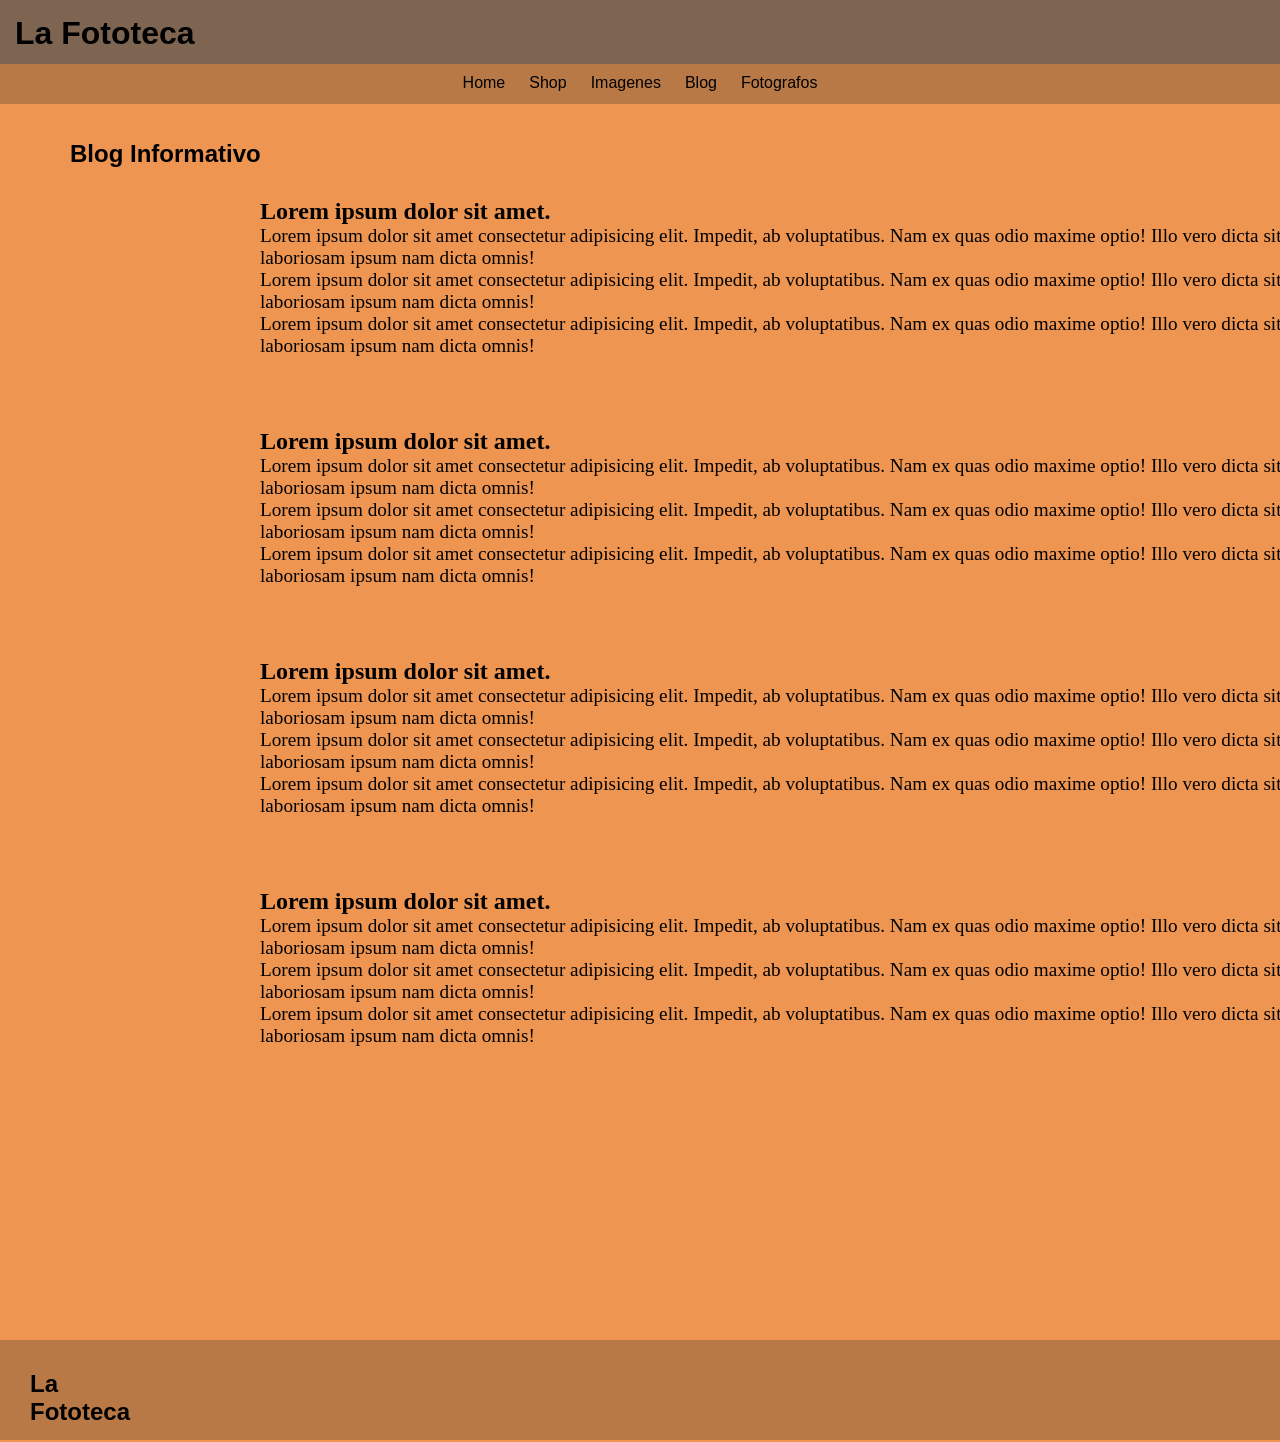
==== pages/blog.html @ 3862bc92 "Agregando archivos" ====
<!DOCTYPE html>
<html lang="en">
<head>
    <meta charset="UTF-8">
    <meta http-equiv="X-UA-Compatible" content="IE=edge">
    <meta name="viewport" content="width=device-width, initial-scale=1.0">
    <title>Document</title>
    <link rel="stylesheet" href="../css/estilos.css"></head>
<body>
    <header>
        <!-- <section> -->
            <H1>La Fototeca</H1> 
            <div class="menu">
                <nav>
                    <ul class="botones">
                        <li><a href="../index.html">Home</a></li>
                        <li><a href="./shop.html">Shop</a></li>
                        <li><a href="./imagenes.html">Imagenes</a></li>
                        <li><a href="./blog.html">Blog</a></li>
                        <li><a href="./fotografos.html">Fotografos</a></li>
                    </ul>
                </nav>
            </div>
        <!-- </section> -->
    </header>
    <main>
        <section class="blog">
            <h2>Blog Informativo</h2>
                <article class="cajainformacion">
                <h3>Lorem ipsum dolor sit amet.</h3>
                <p>Lorem ipsum dolor sit amet consectetur adipisicing elit. Impedit, ab voluptatibus. Nam ex quas odio maxime optio! Illo vero dicta sit ex! Soluta, pariatur quia laboriosam ipsum nam dicta omnis!</p>
                <p>Lorem ipsum dolor sit amet consectetur adipisicing elit. Impedit, ab voluptatibus. Nam ex quas odio maxime optio! Illo vero dicta sit ex! Soluta, pariatur quia laboriosam ipsum nam dicta omnis!</p>
                <p>Lorem ipsum dolor sit amet consectetur adipisicing elit. Impedit, ab voluptatibus. Nam ex quas odio maxime optio! Illo vero dicta sit ex! Soluta, pariatur quia laboriosam ipsum nam dicta omnis!</p>
                </article>
                <article class="cajainformacion">
                <h3>Lorem ipsum dolor sit amet.</h3>
                <p>Lorem ipsum dolor sit amet consectetur adipisicing elit. Impedit, ab voluptatibus. Nam ex quas odio maxime optio! Illo vero dicta sit ex! Soluta, pariatur quia laboriosam ipsum nam dicta omnis!</p>
                <p>Lorem ipsum dolor sit amet consectetur adipisicing elit. Impedit, ab voluptatibus. Nam ex quas odio maxime optio! Illo vero dicta sit ex! Soluta, pariatur quia laboriosam ipsum nam dicta omnis!</p>
                <p>Lorem ipsum dolor sit amet consectetur adipisicing elit. Impedit, ab voluptatibus. Nam ex quas odio maxime optio! Illo vero dicta sit ex! Soluta, pariatur quia laboriosam ipsum nam dicta omnis!</p>
                </article>
                <article class="cajainformacion">
                <h3>Lorem ipsum dolor sit amet.</h3>
                <p>Lorem ipsum dolor sit amet consectetur adipisicing elit. Impedit, ab voluptatibus. Nam ex quas odio maxime optio! Illo vero dicta sit ex! Soluta, pariatur quia laboriosam ipsum nam dicta omnis!</p>
                <p>Lorem ipsum dolor sit amet consectetur adipisicing elit. Impedit, ab voluptatibus. Nam ex quas odio maxime optio! Illo vero dicta sit ex! Soluta, pariatur quia laboriosam ipsum nam dicta omnis!</p>
                <p>Lorem ipsum dolor sit amet consectetur adipisicing elit. Impedit, ab voluptatibus. Nam ex quas odio maxime optio! Illo vero dicta sit ex! Soluta, pariatur quia laboriosam ipsum nam dicta omnis!</p>
                </article>
                <article class="cajainformacion">
                <h3>Lorem ipsum dolor sit amet.</h3>
                <p>Lorem ipsum dolor sit amet consectetur adipisicing elit. Impedit, ab voluptatibus. Nam ex quas odio maxime optio! Illo vero dicta sit ex! Soluta, pariatur quia laboriosam ipsum nam dicta omnis!</p>
                <p>Lorem ipsum dolor sit amet consectetur adipisicing elit. Impedit, ab voluptatibus. Nam ex quas odio maxime optio! Illo vero dicta sit ex! Soluta, pariatur quia laboriosam ipsum nam dicta omnis!</p>
                <p>Lorem ipsum dolor sit amet consectetur adipisicing elit. Impedit, ab voluptatibus. Nam ex quas odio maxime optio! Illo vero dicta sit ex! Soluta, pariatur quia laboriosam ipsum nam dicta omnis!</p>
                </article>
        </section>
    </main>

    <!-- Footer -->
    
    <footer>
        <div>
        <h2>La Fototeca</h2>
        </div>
        <div class="logos">
        <img src="../imagenes/iglogo.png" alt="Logo Instagram">
        <img src="../imagenes/twlogo.png" alt="Logo Instagram">
        </div>
    </footer>
</body>
</html>
---- css/estilos.css ----
* {
    padding: 0;
    margin: 0;
}

body {
    background-color: #ee9551;
}


.home {
    display: grid;
    grid-template-columns: 1fr;
    grid-template-rows: auto auto auto auto auto;
    grid-template-areas: 
    "header"
    "carrousel"
    "shopind"
    "shopind"
    "footer"
    ;
}

/* Header */

header {
    grid-area: header;
    background-color: #7e6552;
    width: 100%;
    height: 100px;
}


h1 {
    font-family:'Franklin Gothic Medium', 'Arial Narrow', Arial, sans-serif;
    font-size: xx-large;
    padding-top: 15px;
    padding-left: 15px;
}

nav ul li {
    display: inline-block;
    padding: 5px;
    font-family: Arial, Helvetica, sans-serif;
    margin: 10px px 10px 5px;
}

nav ul li a {
    text-decoration: none;
    color: black;}

.menu {
    background-color: #b97947;
    margin-top: 12px;
    width: 100%;
    height: 40px;}

.menu nav ul {
    height: 30px;
    text-align: center;
}

.menu nav ul li {
    padding: 10px;
}

/* Main */

h2 {
    font-family: 'Franklin Gothic Medium', 'Arial Narrow', Arial, sans-serif;
}

/* Carrousel Home */

.carrousel {
    grid-area: carrousel;
    height: 400px;
    margin-top: 5px;
}

.carrousel div img {
    width: 25%;
    height: 362px;
}

main .carrousel div { 
    width: 100%;    
    display: flex;
    overflow-x: scroll;
}

/* Shop Index */

.shopind h2 {
    margin-left: 70px;
}

.shopind .caja-contenedor {
    display: flex;
    justify-content: space-around;
}   

.shopind .caja-producto {
    width: 200px;
    height: 350px;
    background-color: white;
    box-shadow: 5px 5px 8px rgba(88, 88, 88, 0.3);
}


/* Shop */


.caja-contenedor {
    display: flex;   
    justify-content: space-between;
}


.caja-producto img {
    width: 200px;
    height: 200px;
}

.shop {
    margin: 40px 70px 0px 70px;
    height: 450px;
}

.shop-fila {
    margin: 0px 70px 0px 70px;
}

.caja-producto p {
    margin: 2px 20px 0px 20px;
}

.caja-producto {
    width: 200px;
    height: 350px;
    margin: 20px 0px;
    background-color: white;
    box-shadow: 5px 5px 8px rgba(88, 88, 88, 0.3);
}

.redireccion {
    text-decoration: underline;
    color: rgb(71, 71, 241);
}

/* Imagenes destacadas */

.imagenesDestacadas {
    margin-left: 70px;
    margin-right: 70px;
    height: 1000px;
    margin-top: 40px;
}

.imagenesDestacadas div {
    display: inline-block;
}

.cuadradoimagen {
    width: 270px;
    height: 190px;
    background-color: rgb(197, 197, 197);
    margin-top: 10px;
}

.cuadradoimagen1 {
    width: 390px;
    height: 220px;
    background-color: rgb(197, 197, 197);

}

.cuadradoimagen2 {
    width: 400px;
    height: 299px;
    background-color: rgb(197, 197, 197);
}

.cuadradoimagen3 {
    width: 350px;
    height: 300px;
    background-color: rgb(197, 197, 197);
}

/* Blog */

.blog {
    margin: 40px 70px 0px 70px;
    height: 1200px;
}

.cajainformacion {
    width: 1300px;
    height: 200px;
    margin: 30px 0px 0px 190px;
}

.cajainformacion p {
    font-size: larger;
}

.cajainformacion h3 {
    font-size: 3ch;
}


/* Fotografos */

.fotografos {
    margin-left: 70px;
    margin-right: 70px;
    height: 850px;
    margin-top: 20px;
}

.fotografos div {
    display: flex;
    margin-top: 10px;
}

.caja_fotografos {
    flex-wrap: wrap;
    margin-left: 100px;
}

.bloque_blanco {
    background-color: rgb(124, 95, 72);
    flex-wrap: wrap;
    width: 750px;
    height: 350px;  
    margin: 5px 5px 5px 5px;
    padding: 10px 0px 0px 10px;
}

.bloque_blanco img {
    width: 200px;
    height: 190px;
}

.bloque_blanco p {
    font-size: larger;

}

/* Footer  */

footer {
    display: flex;
    grid-area: footer;
    background-color: #b97947;
    width: 100%;
    height: 100px;
}

footer div h2 {
    margin-top: 30px;
    margin-left: 30px; 
}

/* footer img{
    margin-left: 30px;
    margin-top: 30px;
} */

/* footer h2 {
    margin-left: 30px;
} */

.logos {
    margin-left: 1170px;
    margin-top: 30px;
}
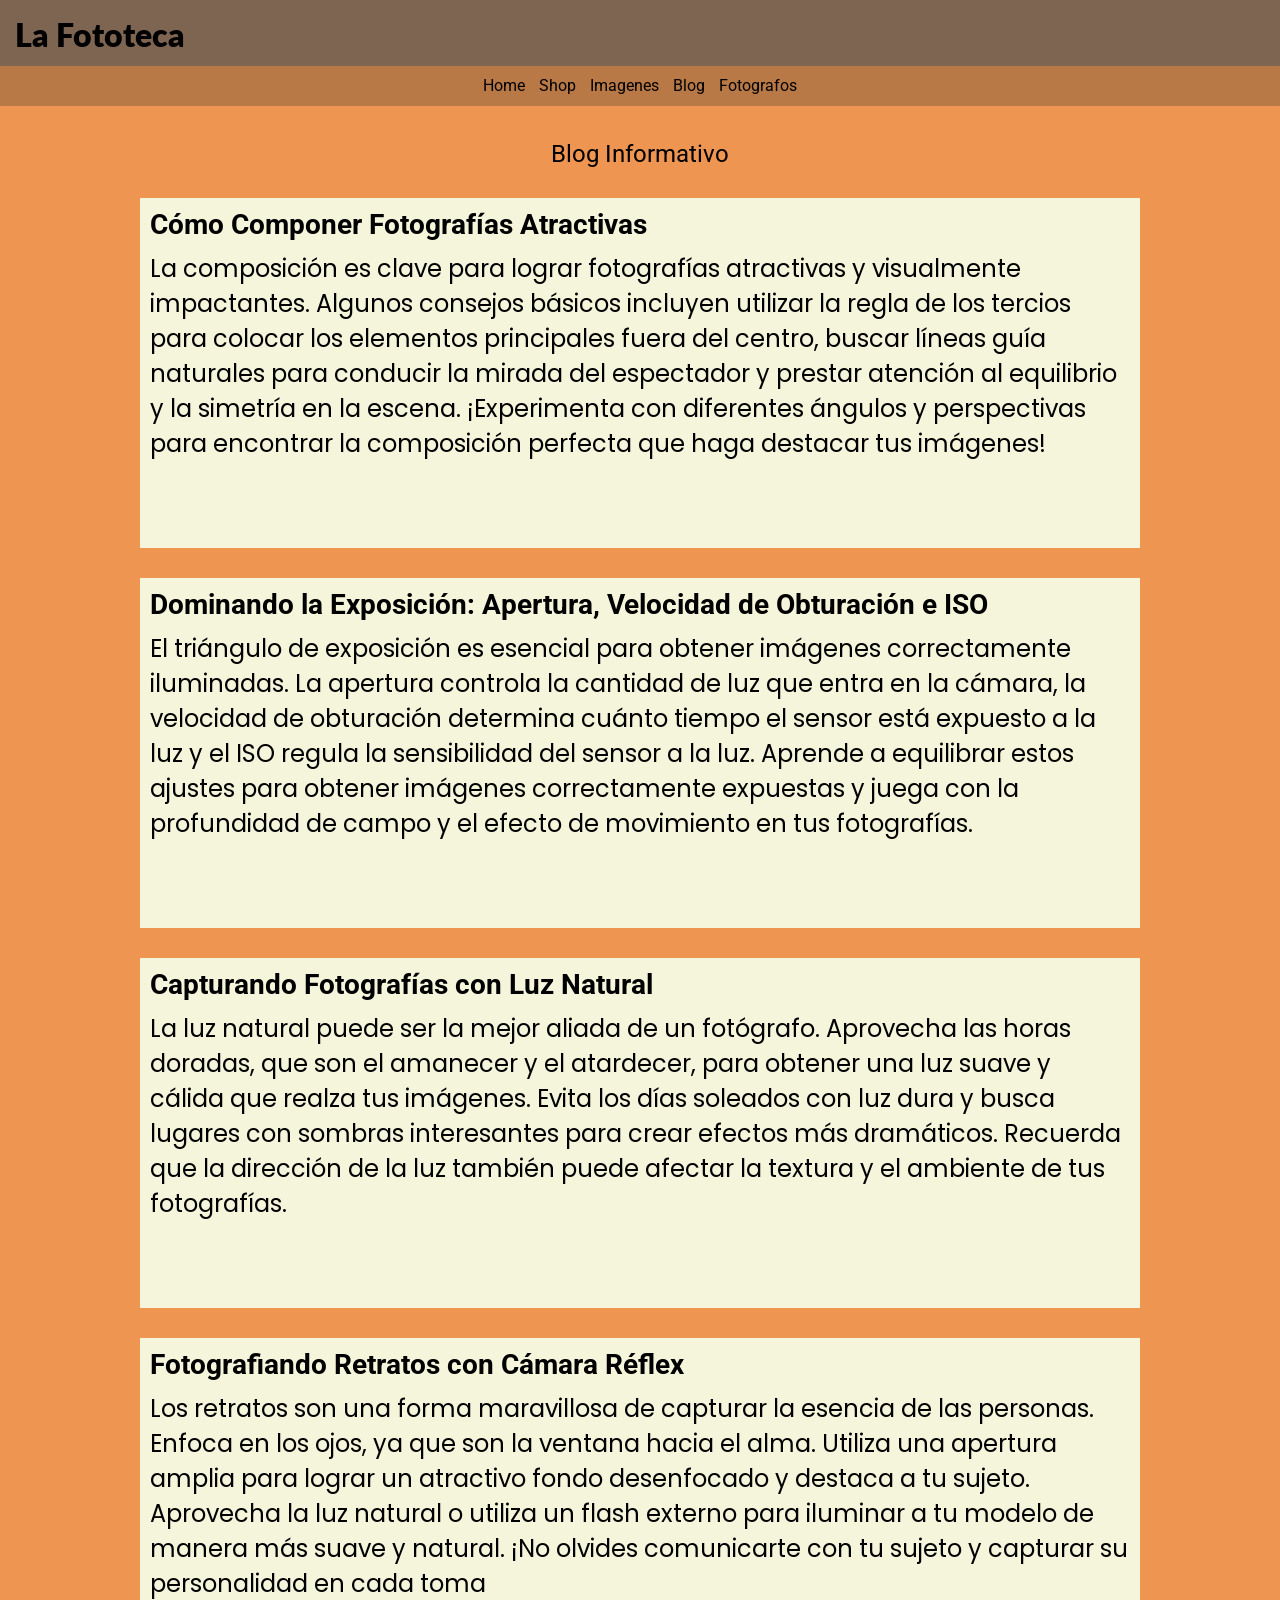
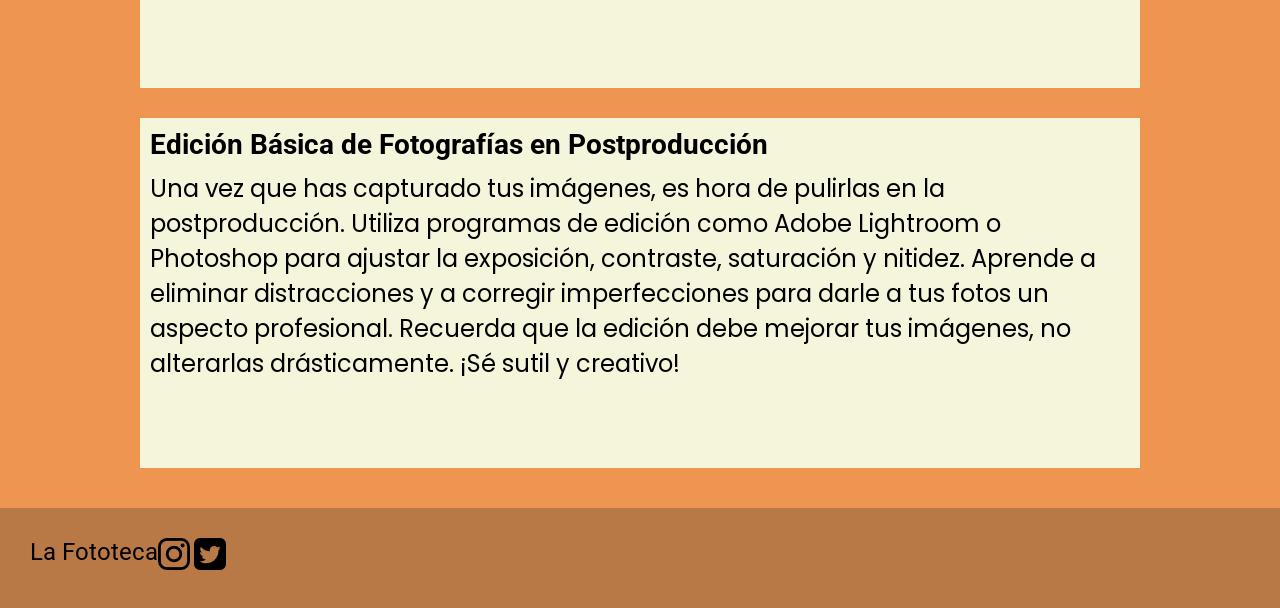
==== commit 5a7494fb: "Entrega" ====
--- a/pages/blog.html
+++ b/pages/blog.html
@@ -26,29 +26,26 @@
     <main>
         <section class="blog">
             <h2>Blog Informativo</h2>
-                <article class="cajainformacion">
-                <h3>Lorem ipsum dolor sit amet.</h3>
-                <p>Lorem ipsum dolor sit amet consectetur adipisicing elit. Impedit, ab voluptatibus. Nam ex quas odio maxime optio! Illo vero dicta sit ex! Soluta, pariatur quia laboriosam ipsum nam dicta omnis!</p>
-                <p>Lorem ipsum dolor sit amet consectetur adipisicing elit. Impedit, ab voluptatibus. Nam ex quas odio maxime optio! Illo vero dicta sit ex! Soluta, pariatur quia laboriosam ipsum nam dicta omnis!</p>
-                <p>Lorem ipsum dolor sit amet consectetur adipisicing elit. Impedit, ab voluptatibus. Nam ex quas odio maxime optio! Illo vero dicta sit ex! Soluta, pariatur quia laboriosam ipsum nam dicta omnis!</p>
+                <article class="caja-informacion">
+                    <h3>Cómo Componer Fotografías Atractivas</h3>
+                    <p>La composición es clave para lograr fotografías atractivas y visualmente impactantes. Algunos consejos básicos incluyen utilizar la regla de los tercios para colocar los elementos principales fuera del centro, buscar líneas guía naturales para conducir la mirada del espectador y prestar atención al equilibrio y la simetría en la escena. ¡Experimenta con diferentes ángulos y perspectivas para encontrar la composición perfecta que haga destacar tus imágenes!</p>
                 </article>
-                <article class="cajainformacion">
-                <h3>Lorem ipsum dolor sit amet.</h3>
-                <p>Lorem ipsum dolor sit amet consectetur adipisicing elit. Impedit, ab voluptatibus. Nam ex quas odio maxime optio! Illo vero dicta sit ex! Soluta, pariatur quia laboriosam ipsum nam dicta omnis!</p>
-                <p>Lorem ipsum dolor sit amet consectetur adipisicing elit. Impedit, ab voluptatibus. Nam ex quas odio maxime optio! Illo vero dicta sit ex! Soluta, pariatur quia laboriosam ipsum nam dicta omnis!</p>
-                <p>Lorem ipsum dolor sit amet consectetur adipisicing elit. Impedit, ab voluptatibus. Nam ex quas odio maxime optio! Illo vero dicta sit ex! Soluta, pariatur quia laboriosam ipsum nam dicta omnis!</p>
+                <article class="caja-informacion">
+                    <h3>Dominando la Exposición: Apertura, Velocidad de Obturación e ISO</h3>
+                    <p>El triángulo de exposición es esencial para obtener imágenes correctamente iluminadas. La apertura controla la cantidad de luz que entra en la cámara, la velocidad de obturación determina cuánto tiempo el sensor está expuesto a la luz y el ISO regula la sensibilidad del sensor a la luz. Aprende a equilibrar estos ajustes para obtener imágenes correctamente expuestas y juega con la profundidad de campo y el efecto de movimiento en tus fotografías.</p>
                 </article>
-                <article class="cajainformacion">
-                <h3>Lorem ipsum dolor sit amet.</h3>
-                <p>Lorem ipsum dolor sit amet consectetur adipisicing elit. Impedit, ab voluptatibus. Nam ex quas odio maxime optio! Illo vero dicta sit ex! Soluta, pariatur quia laboriosam ipsum nam dicta omnis!</p>
-                <p>Lorem ipsum dolor sit amet consectetur adipisicing elit. Impedit, ab voluptatibus. Nam ex quas odio maxime optio! Illo vero dicta sit ex! Soluta, pariatur quia laboriosam ipsum nam dicta omnis!</p>
-                <p>Lorem ipsum dolor sit amet consectetur adipisicing elit. Impedit, ab voluptatibus. Nam ex quas odio maxime optio! Illo vero dicta sit ex! Soluta, pariatur quia laboriosam ipsum nam dicta omnis!</p>
+                <article class="caja-informacion">
+                    <h3>Capturando Fotografías con Luz Natural</h3>
+                    <p>La luz natural puede ser la mejor aliada de un fotógrafo. Aprovecha las horas doradas, que son el amanecer y el atardecer, para obtener una luz suave y cálida que realza tus imágenes. Evita los días soleados con luz dura y busca lugares con sombras interesantes para crear efectos más dramáticos. Recuerda que la dirección de la luz también puede afectar la textura y el ambiente de tus fotografías.</p>
                 </article>
-                <article class="cajainformacion">
-                <h3>Lorem ipsum dolor sit amet.</h3>
-                <p>Lorem ipsum dolor sit amet consectetur adipisicing elit. Impedit, ab voluptatibus. Nam ex quas odio maxime optio! Illo vero dicta sit ex! Soluta, pariatur quia laboriosam ipsum nam dicta omnis!</p>
-                <p>Lorem ipsum dolor sit amet consectetur adipisicing elit. Impedit, ab voluptatibus. Nam ex quas odio maxime optio! Illo vero dicta sit ex! Soluta, pariatur quia laboriosam ipsum nam dicta omnis!</p>
-                <p>Lorem ipsum dolor sit amet consectetur adipisicing elit. Impedit, ab voluptatibus. Nam ex quas odio maxime optio! Illo vero dicta sit ex! Soluta, pariatur quia laboriosam ipsum nam dicta omnis!</p>
+                <article class="caja-informacion">
+                    <h3>Fotografiando Retratos con Cámara Réflex</h3>
+                    <p>Los retratos son una forma maravillosa de capturar la esencia de las personas. Enfoca en los ojos, ya que son la ventana hacia el alma. Utiliza una apertura amplia para lograr un atractivo fondo desenfocado y destaca a tu sujeto. Aprovecha la luz natural o utiliza un flash externo para iluminar a tu modelo de manera más suave y natural. ¡No olvides comunicarte con tu sujeto y capturar su personalidad en cada toma</p>
+                </article>
+                <article class="caja-informacion">
+                    <h3>Edición Básica de Fotografías en Postproducción</h3>
+                    <p>Una vez que has capturado tus imágenes, es hora de pulirlas en la postproducción. Utiliza programas de edición como Adobe Lightroom o Photoshop para ajustar la exposición, contraste, saturación y nitidez. Aprende a eliminar distracciones y a corregir imperfecciones para darle a tus fotos un aspecto profesional. Recuerda que la edición debe mejorar tus imágenes, no alterarlas drásticamente. ¡Sé sutil y creativo!
+                    </p>
                 </article>
         </section>
     </main>
--- a/css/estilos.css
+++ b/css/estilos.css
@@ -1,277 +1,351 @@
+@import url("https://fonts.googleapis.com/css2?family=Roboto:wght@300&display=swap");
+@import url("https://fonts.googleapis.com/css2?family=Lato:ital,wght@0,300;1,300&display=swap");
+@import url("https://fonts.googleapis.com/css2?family=Lato:ital,wght@0,300;1,300&family=Poppins&family=Roboto:ital,wght@0,300;0,500;1,400&display=swap");
 * {
-    padding: 0;
-    margin: 0;
+  padding: 0;
+  margin: 0;
 }
 
 body {
-    background-color: #ee9551;
-}
-
+  background-color: #ee9551;
+}
+body h2 {
+  font-family: "Roboto";
+  font-weight: 400;
+  text-align: center;
+}
+
+header {
+  grid-area: header;
+  background-color: #7e6552;
+  width: 100%;
+  height: 100px;
+}
+header h1 {
+  font-family: "Lato", sans-serif;
+  font-size: xx-large;
+  font-weight: 800;
+  padding-top: 15px;
+  padding-left: 15px;
+}
+header .menu {
+  background-color: #b97947;
+  margin-top: 12px;
+  width: 100%;
+  height: 40px;
+}
+header .menu nav ul {
+  height: 30px;
+  text-align: center;
+}
+header .menu nav ul .botones {
+  padding-left: 0;
+}
+header .menu nav ul li {
+  display: inline-block;
+  font-family: "Roboto";
+  padding: 10px 5px 0px 5px;
+}
+header .menu nav ul li a {
+  text-decoration: none;
+  color: black;
+}
+
+footer {
+  display: flex;
+  grid-area: footer;
+  background-color: #b97947;
+  width: 100%;
+  height: 100px;
+}
+footer div h2 {
+  margin-top: 30px;
+  margin-left: 30px;
+  color: black;
+  font-weight: 400;
+}
+footer .logos {
+  margin-top: 30px;
+}
 
 .home {
+  display: grid;
+  grid-template-areas: "header" "carrousel" "shopind" "shopind" "footer";
+}
+.home header h1 {
+  color: black;
+}
+.home main {
+  /* Carrousel Home */
+  /* Shop Index */
+}
+.home main .carouselExampleIndicators {
+  width: 80%;
+  height: 400px;
+  margin: 5px 10% 20px 0;
+}
+.home main .carousel-item img {
+  height: 650px;
+  width: 80%;
+}
+.home main #carouselExampleIndicators {
+  grid-area: carrousel;
+  width: 70%;
+  margin-left: 15%;
+  margin-bottom: 20px;
+}
+.home main .carousel-inner {
+  margin-top: 5px;
+}
+.home main .shopind {
+  margin-bottom: 20px;
+}
+.home main .shopind h2 {
+  text-align: center;
+}
+.home main .shopind .caja-contenedor {
+  display: grid;
+  grid-template-columns: repeat(6, 200px);
+  grid-template-rows: repeat(1, 350px);
+  column-gap: 25px;
+  justify-content: center;
+  margin-top: 10px;
+}
+.home main .shopind .caja-producto {
+  width: 200px;
+  height: 350px;
+  margin-bottom: 0px;
+  background-color: white;
+  box-shadow: 5px 5px 8px rgba(88, 88, 88, 0.3);
+}
+.home main .shopind .caja-producto img {
+  width: 200px;
+  height: unset;
+}
+.home main .shopind .caja-producto p {
+  margin: 10px 20px 10px 20px;
+  font-family: "Roboto";
+  font-weight: 300;
+}
+.home main .shopind .caja-producto .redireccion {
+  margin-left: 10%;
+  font-family: "Roboto";
+  text-decoration: none;
+  color: rgb(27, 106, 255);
+}
+
+.main_shop .caja-contenedor {
+  display: grid;
+  grid-template-columns: repeat(6, 200px);
+  grid-template-rows: repeat(1, 350px);
+  column-gap: 25px;
+  justify-content: center;
+  margin-top: 10px;
+}
+.main_shop .caja-producto {
+  width: 200px;
+  height: 350px;
+  margin-bottom: 20px;
+  background-color: white;
+  box-shadow: 5px 5px 8px rgba(88, 88, 88, 0.3);
+}
+.main_shop .caja-producto img {
+  width: 200px;
+  height: unset;
+}
+.main_shop .caja-producto p {
+  margin: 10px 20px 10px 20px;
+  font-family: "Roboto";
+  font-weight: 300;
+}
+.main_shop .caja-producto .redireccion {
+  margin-left: 10%;
+  font-family: "Roboto";
+  text-decoration: none;
+  color: rgb(27, 106, 255);
+}
+.main_shop .shop {
+  margin: 40px 70px 0px 70px;
+  height: 450px;
+}
+.main_shop .shop-fila {
+  margin: 0px 70px 20px 70px;
+}
+
+main .imagenesDestacadas {
+  margin-left: 70px;
+  margin-right: 70px;
+  height: 1000px;
+  margin-top: 40px;
+}
+main .imagenesDestacadas div {
+  display: inline-block;
+}
+main .imagenesDestacadas .cuadradoimagen {
+  width: 270px;
+  height: 190px;
+  background-color: rgb(197, 197, 197);
+  margin-top: 10px;
+}
+main .imagenesDestacadas .cuadradoimagen1 {
+  width: 390px;
+  height: 220px;
+  background-color: rgb(197, 197, 197);
+}
+main .imagenesDestacadas .cuadradoimagen2 {
+  width: 400px;
+  height: 299px;
+  background-color: rgb(197, 197, 197);
+}
+main .imagenesDestacadas .cuadradoimagen3 {
+  width: 350px;
+  height: 300px;
+  background-color: rgb(197, 197, 197);
+}
+
+.blog {
+  display: flex;
+  flex-direction: column;
+  margin: 40px 0px;
+  height: unset;
+  align-items: center;
+}
+.blog .caja-informacion {
+  background-color: beige;
+  width: 1000px;
+  height: 350px;
+  margin: 30px 0px 0px 0px;
+}
+.blog .caja-informacion h3 {
+  font-size: 3.5ch;
+  font-family: "Roboto";
+  padding: 10px 10px 0px 10px;
+}
+.blog .caja-informacion p {
+  font-size: x-large;
+  font-family: "Poppins";
+  padding: 10px 10px 0px 10px;
+}
+
+.fotografos {
+  margin-left: 70px;
+  margin-right: 70px;
+  height: 850px;
+  margin-top: 20px;
+}
+.fotografos .caja_fotografos {
+  display: flex;
+  margin-top: 10px;
+  flex-wrap: wrap;
+  margin-left: 100px;
+}
+.fotografos .caja_fotografos .bloque_blanco {
+  background-color: rgb(124, 95, 72);
+  flex-direction: column;
+  width: 750px;
+  height: 350px;
+  margin: 5px 5px 5px 5px;
+  padding: 10px 0px 0px 10px;
+}
+.fotografos .caja_fotografos .bloque_blanco img {
+  width: 160px;
+  height: 180px;
+}
+.fotografos .caja_fotografos .bloque_blanco h3 {
+  font-family: "Roboto";
+}
+.fotografos .caja_fotografos .bloque_blanco p {
+  font-size: medium;
+  font-family: "Roboto", sans-serif;
+}
+
+@media (max-width: 577px) {
+  .home {
+    width: auto;
     display: grid;
-    grid-template-columns: 1fr;
-    grid-template-rows: auto auto auto auto auto;
-    grid-template-areas: 
-    "header"
-    "carrousel"
-    "shopind"
-    "shopind"
-    "footer"
-    ;
-}
-
-/* Header */
-
-header {
+    grid-template-areas: "header" "carrousel" "shopind" "shopind" "footer";
+  }
+  .home header {
     grid-area: header;
-    background-color: #7e6552;
+  }
+  .home main #carouselExampleIndicators {
+    grid-area: carrousel;
     width: 100%;
-    height: 100px;
-}
-
-
-h1 {
-    font-family:'Franklin Gothic Medium', 'Arial Narrow', Arial, sans-serif;
-    font-size: xx-large;
-    padding-top: 15px;
-    padding-left: 15px;
-}
-
-nav ul li {
-    display: inline-block;
-    padding: 5px;
-    font-family: Arial, Helvetica, sans-serif;
-    margin: 10px px 10px 5px;
-}
-
-nav ul li a {
-    text-decoration: none;
-    color: black;}
-
-.menu {
-    background-color: #b97947;
-    margin-top: 12px;
-    width: 100%;
-    height: 40px;}
-
-.menu nav ul {
-    height: 30px;
-    text-align: center;
-}
-
-.menu nav ul li {
-    padding: 10px;
-}
-
-/* Main */
-
-h2 {
-    font-family: 'Franklin Gothic Medium', 'Arial Narrow', Arial, sans-serif;
-}
-
-/* Carrousel Home */
-
-.carrousel {
-    grid-area: carrousel;
-    height: 400px;
-    margin-top: 5px;
-}
-
-.carrousel div img {
-    width: 25%;
-    height: 362px;
-}
-
-main .carrousel div { 
-    width: 100%;    
-    display: flex;
-    overflow-x: scroll;
-}
-
-/* Shop Index */
-
-.shopind h2 {
-    margin-left: 70px;
-}
-
-.shopind .caja-contenedor {
-    display: flex;
-    justify-content: space-around;
-}   
-
-.shopind .caja-producto {
-    width: 200px;
-    height: 350px;
+    height: unset;
+    margin: 0 0 10px 0;
+  }
+  .home main .shopind {
+    grid-area: shopind;
+    height: auto;
+  }
+  .home main .shopind .caja-contenedor {
+    display: grid;
+    grid-template-columns: repeat(1, 400px);
+    grid-template-rows: repeat(6, 460px);
+    justify-content: center;
+    margin-top: 10px;
+    row-gap: 15px;
+  }
+  .home main .shopind .caja-contenedor .caja-producto {
+    width: 400px;
+    height: 460px;
+    margin-bottom: 20px;
     background-color: white;
     box-shadow: 5px 5px 8px rgba(88, 88, 88, 0.3);
-}
-
-
-/* Shop */
-
-
-.caja-contenedor {
-    display: flex;   
-    justify-content: space-between;
-}
-
-
-.caja-producto img {
+    text-align: center;
+  }
+  .home main .shopind .caja-contenedor .caja-producto img {
+    width: 400px;
+  }
+  .home main .shopind .caja-contenedor .caja-producto p {
+    font-size: large;
+    font-family: "Roboto", sans-serif;
+  }
+  .home main .shopind .caja-contenedor .caja-producto .redireccion_ind {
+    margin: 0 10px 0 0;
+  }
+  body header {
+    grid-area: header;
+  }
+  body .main_shop {
+    height: auto;
+  }
+  body .main_shop .shop {
+    grid-area: shop-fila;
+  }
+  body .main_shop .shop .caja-contenedor {
+    display: grid;
+    grid-template-columns: repeat(2, 200px);
+    grid-template-rows: repeat(3, 270px);
+    justify-content: center;
+    row-gap: 50px;
+    height: 900px;
+    margin-top: 20px;
+  }
+  body .main_shop .shop .caja-contenedor .caja-producto {
     width: 200px;
-    height: 200px;
-}
-
-.shop {
-    margin: 40px 70px 0px 70px;
-    height: 450px;
-}
-
-.shop-fila {
-    margin: 0px 70px 0px 70px;
-}
-
-.caja-producto p {
-    margin: 2px 20px 0px 20px;
-}
-
-.caja-producto {
+    height: 270px;
+  }
+  body .main_shop .shop-fila {
+    margin-top: 520px;
+    grid-area: shop-fila;
+  }
+  body .main_shop .shop-fila .caja-contenedor {
+    display: grid;
+    grid-template-columns: repeat(2, 200px);
+    grid-template-rows: repeat(3, 270px);
+    justify-content: center;
+    row-gap: 50px;
+    height: 900px;
+    margin-top: 20px;
+  }
+  body .main_shop .shop-fila .caja-contenedor .caja-producto {
     width: 200px;
-    height: 350px;
-    margin: 20px 0px;
-    background-color: white;
-    box-shadow: 5px 5px 8px rgba(88, 88, 88, 0.3);
-}
-
-.redireccion {
-    text-decoration: underline;
-    color: rgb(71, 71, 241);
-}
-
-/* Imagenes destacadas */
-
-.imagenesDestacadas {
-    margin-left: 70px;
-    margin-right: 70px;
-    height: 1000px;
-    margin-top: 40px;
-}
-
-.imagenesDestacadas div {
-    display: inline-block;
-}
-
-.cuadradoimagen {
-    width: 270px;
-    height: 190px;
-    background-color: rgb(197, 197, 197);
-    margin-top: 10px;
-}
-
-.cuadradoimagen1 {
-    width: 390px;
-    height: 220px;
-    background-color: rgb(197, 197, 197);
-
-}
-
-.cuadradoimagen2 {
-    width: 400px;
-    height: 299px;
-    background-color: rgb(197, 197, 197);
-}
-
-.cuadradoimagen3 {
-    width: 350px;
-    height: 300px;
-    background-color: rgb(197, 197, 197);
-}
-
-/* Blog */
-
-.blog {
-    margin: 40px 70px 0px 70px;
-    height: 1200px;
-}
-
-.cajainformacion {
-    width: 1300px;
-    height: 200px;
-    margin: 30px 0px 0px 190px;
-}
-
-.cajainformacion p {
-    font-size: larger;
-}
-
-.cajainformacion h3 {
-    font-size: 3ch;
-}
-
-
-/* Fotografos */
-
-.fotografos {
-    margin-left: 70px;
-    margin-right: 70px;
-    height: 850px;
-    margin-top: 20px;
-}
-
-.fotografos div {
-    display: flex;
-    margin-top: 10px;
-}
-
-.caja_fotografos {
-    flex-wrap: wrap;
-    margin-left: 100px;
-}
-
-.bloque_blanco {
-    background-color: rgb(124, 95, 72);
-    flex-wrap: wrap;
-    width: 750px;
-    height: 350px;  
-    margin: 5px 5px 5px 5px;
-    padding: 10px 0px 0px 10px;
-}
-
-.bloque_blanco img {
-    width: 200px;
-    height: 190px;
-}
-
-.bloque_blanco p {
-    font-size: larger;
-
-}
-
-/* Footer  */
-
-footer {
-    display: flex;
+    height: 270px;
+  }
+  footer {
     grid-area: footer;
-    background-color: #b97947;
-    width: 100%;
-    height: 100px;
-}
-
-footer div h2 {
-    margin-top: 30px;
-    margin-left: 30px; 
-}
-
-/* footer img{
-    margin-left: 30px;
-    margin-top: 30px;
-} */
-
-/* footer h2 {
-    margin-left: 30px;
-} */
-
-.logos {
-    margin-left: 1170px;
-    margin-top: 30px;
-}+  }
+}
+
+/*# sourceMappingURL=estilos.css.map */
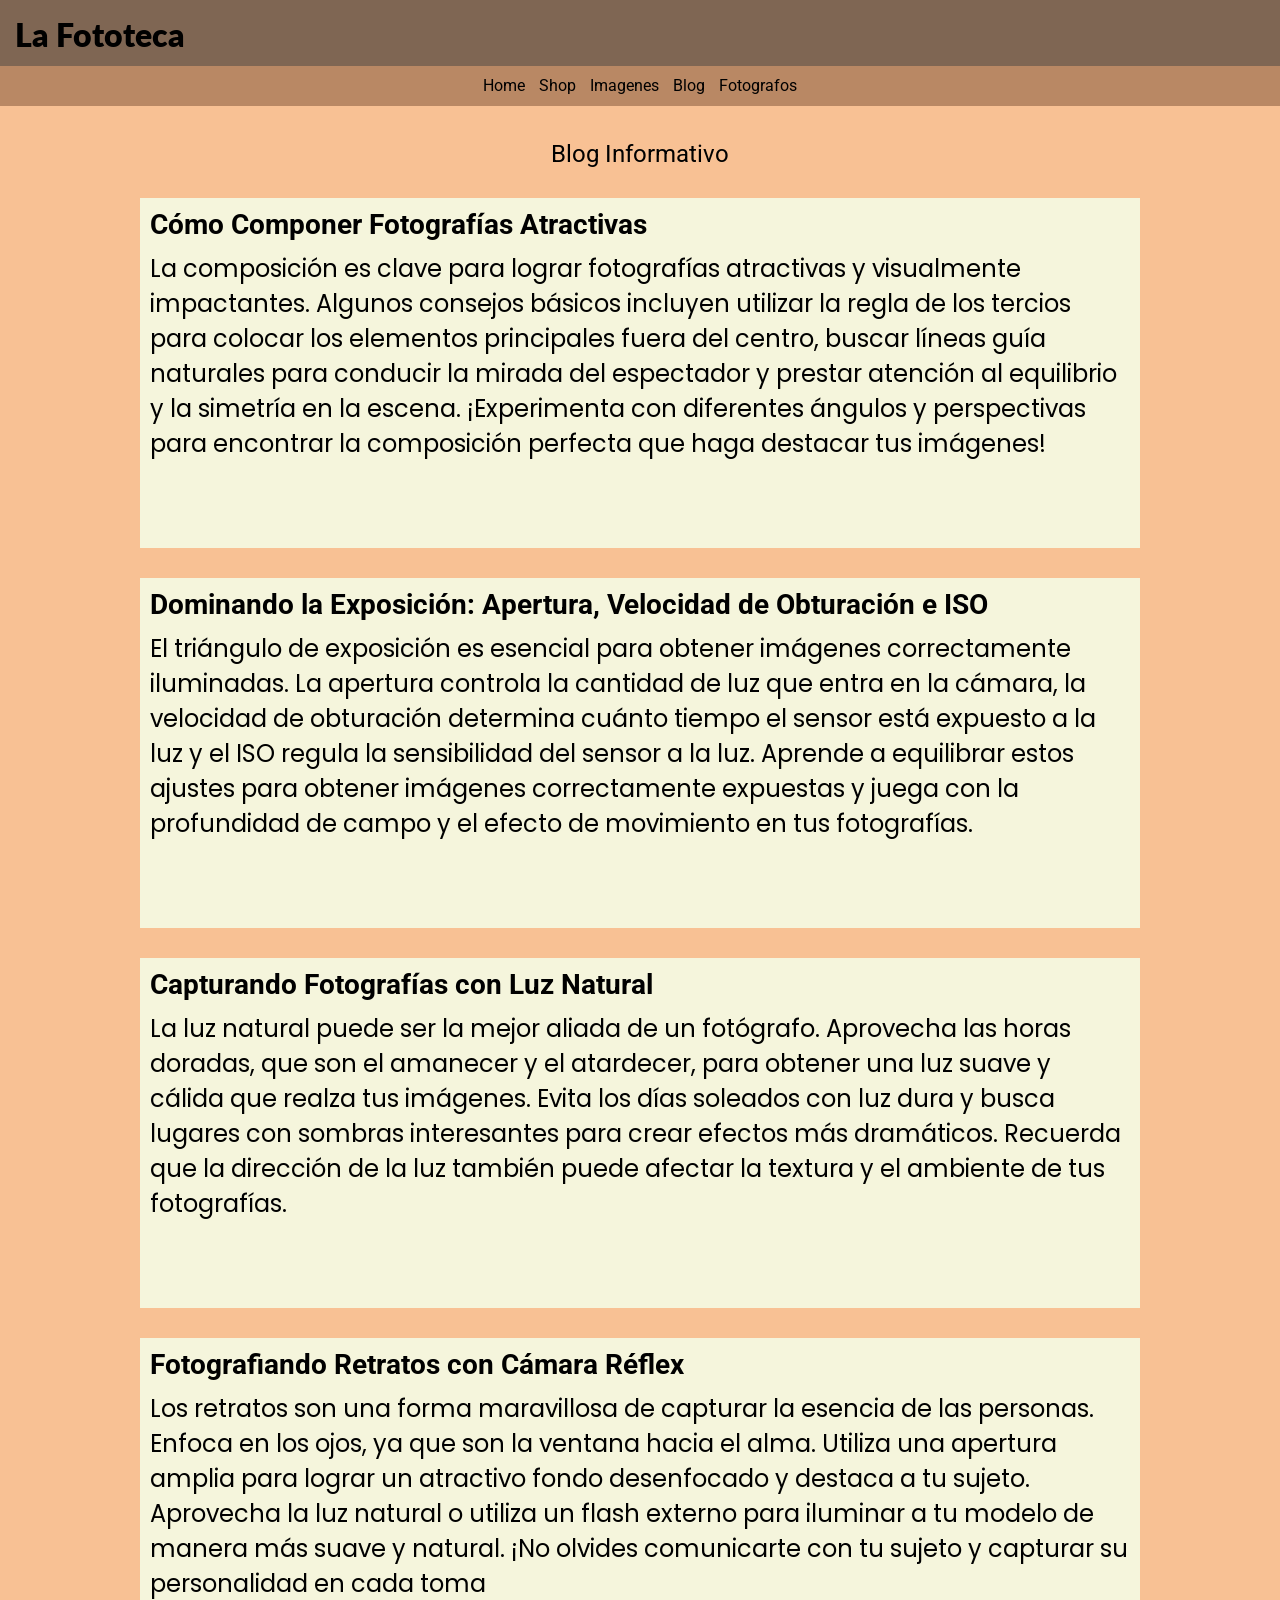
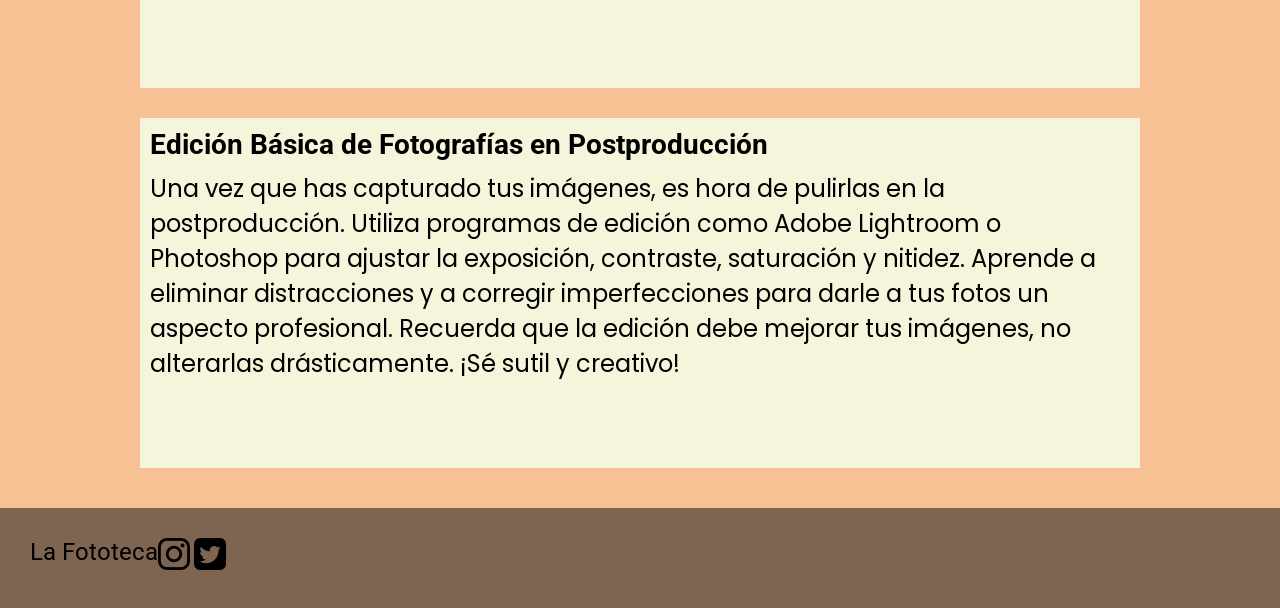
==== commit c9e60dde: "Cambios generales" ====
--- a/pages/blog.html
+++ b/pages/blog.html
@@ -4,7 +4,8 @@
     <meta charset="UTF-8">
     <meta http-equiv="X-UA-Compatible" content="IE=edge">
     <meta name="viewport" content="width=device-width, initial-scale=1.0">
-    <title>Document</title>
+    <title>La Fototeca</title>
+    <link rel="shortcut icon" href="../imagenes/favicon.png">
     <link rel="stylesheet" href="../css/estilos.css"></head>
 <body>
     <header>
--- a/css/estilos.css
+++ b/css/estilos.css
@@ -7,7 +7,7 @@
 }
 
 body {
-  background-color: #ee9551;
+  background-color: rgba(241, 124, 28, 0.4705882353);
 }
 body h2 {
   font-family: "Roboto";
@@ -17,7 +17,7 @@
 
 header {
   grid-area: header;
-  background-color: #7e6552;
+  background-color: #7f6653;
   width: 100%;
   height: 100px;
 }
@@ -29,7 +29,7 @@
   padding-left: 15px;
 }
 header .menu {
-  background-color: #b97947;
+  background-color: #b98864;
   margin-top: 12px;
   width: 100%;
   height: 40px;
@@ -54,7 +54,7 @@
 footer {
   display: flex;
   grid-area: footer;
-  background-color: #b97947;
+  background-color: #7e6552;
   width: 100%;
   height: 100px;
 }
@@ -75,30 +75,26 @@
 .home header h1 {
   color: black;
 }
+.home header .menu .botones {
+  padding-left: 0;
+}
 .home main {
+  margin-bottom: 20px;
   /* Carrousel Home */
   /* Shop Index */
-}
-.home main .carouselExampleIndicators {
-  width: 80%;
-  height: 400px;
-  margin: 5px 10% 20px 0;
-}
-.home main .carousel-item img {
-  height: 650px;
-  width: 80%;
 }
 .home main #carouselExampleIndicators {
   grid-area: carrousel;
   width: 70%;
-  margin-left: 15%;
+  margin-top: 20px;
   margin-bottom: 20px;
 }
-.home main .carousel-inner {
+.home main #carouselExampleIndicators .carousel-inner {
   margin-top: 5px;
 }
-.home main .shopind {
-  margin-bottom: 20px;
+.home main #carouselExampleIndicators .carousel-inner .carousel-item img {
+  height: 650px;
+  width: 80%;
 }
 .home main .shopind h2 {
   text-align: center;
@@ -111,29 +107,32 @@
   justify-content: center;
   margin-top: 10px;
 }
-.home main .shopind .caja-producto {
+.home main .shopind .caja-contenedor .caja-producto {
   width: 200px;
   height: 350px;
   margin-bottom: 0px;
   background-color: white;
   box-shadow: 5px 5px 8px rgba(88, 88, 88, 0.3);
 }
-.home main .shopind .caja-producto img {
+.home main .shopind .caja-contenedor .caja-producto img {
   width: 200px;
   height: unset;
 }
-.home main .shopind .caja-producto p {
+.home main .shopind .caja-contenedor .caja-producto p {
   margin: 10px 20px 10px 20px;
   font-family: "Roboto";
   font-weight: 300;
 }
-.home main .shopind .caja-producto .redireccion {
+.home main .shopind .caja-contenedor .caja-producto .redireccion {
   margin-left: 10%;
   font-family: "Roboto";
   text-decoration: none;
   color: rgb(27, 106, 255);
 }
 
+.main_shop {
+  margin-bottom: 20px;
+}
 .main_shop .caja-contenedor {
   display: grid;
   grid-template-columns: repeat(6, 200px);
@@ -165,42 +164,118 @@
   color: rgb(27, 106, 255);
 }
 .main_shop .shop {
-  margin: 40px 70px 0px 70px;
-  height: 450px;
+  margin-top: 20px;
 }
 .main_shop .shop-fila {
-  margin: 0px 70px 20px 70px;
+  margin-top: 20px;
 }
 
 main .imagenesDestacadas {
-  margin-left: 70px;
-  margin-right: 70px;
-  height: 1000px;
-  margin-top: 40px;
-}
-main .imagenesDestacadas div {
-  display: inline-block;
-}
-main .imagenesDestacadas .cuadradoimagen {
-  width: 270px;
-  height: 190px;
-  background-color: rgb(197, 197, 197);
-  margin-top: 10px;
-}
-main .imagenesDestacadas .cuadradoimagen1 {
-  width: 390px;
-  height: 220px;
-  background-color: rgb(197, 197, 197);
-}
-main .imagenesDestacadas .cuadradoimagen2 {
-  width: 400px;
-  height: 299px;
-  background-color: rgb(197, 197, 197);
-}
-main .imagenesDestacadas .cuadradoimagen3 {
-  width: 350px;
-  height: 300px;
-  background-color: rgb(197, 197, 197);
+  margin-bottom: 20px;
+}
+main .imagenesDestacadas h2 {
+  padding: 20px 0;
+}
+main .imagenesDestacadas .contenedor_img {
+  display: grid;
+  grid-template-columns: repeat(4, 290px);
+  grid-template-rows: repeat(6, 290px);
+  grid-template-areas: "img1 img1 img3 img3" "img9 img7 img3 img3" "img13 img2 img2 img12" "img4 img2 img2 img12" "img11 img6 img6 img10" "img8 img8 img5 img5";
+  column-gap: 5px;
+  row-gap: 5px;
+  justify-content: center;
+  margin: 0% 10%;
+}
+main .imagenesDestacadas .contenedor_img .img1 {
+  grid-area: img1;
+}
+main .imagenesDestacadas .contenedor_img .img1 img {
+  width: 585px;
+  height: 290px;
+}
+main .imagenesDestacadas .contenedor_img .img2 {
+  grid-area: img2;
+}
+main .imagenesDestacadas .contenedor_img .img2 img {
+  width: 585px;
+  height: 585px;
+}
+main .imagenesDestacadas .contenedor_img .img3 {
+  grid-area: img3;
+}
+main .imagenesDestacadas .contenedor_img .img3 img {
+  width: 585px;
+  height: 585px;
+}
+main .imagenesDestacadas .contenedor_img .img4 {
+  grid-area: img4;
+}
+main .imagenesDestacadas .contenedor_img .img4 img {
+  width: 290px;
+  height: 290px;
+}
+main .imagenesDestacadas .contenedor_img .img5 {
+  grid-area: img5;
+}
+main .imagenesDestacadas .contenedor_img .img5 img {
+  width: 585px;
+  height: 290px;
+}
+main .imagenesDestacadas .contenedor_img .img6 {
+  grid-area: img6;
+}
+main .imagenesDestacadas .contenedor_img .img6 img {
+  width: 585px;
+  height: 290px;
+}
+main .imagenesDestacadas .contenedor_img .img7 {
+  grid-area: img7;
+}
+main .imagenesDestacadas .contenedor_img .img7 img {
+  width: 290px;
+  height: 290px;
+}
+main .imagenesDestacadas .contenedor_img .img8 {
+  grid-area: img8;
+}
+main .imagenesDestacadas .contenedor_img .img8 img {
+  width: 585px;
+  height: 290px;
+}
+main .imagenesDestacadas .contenedor_img .img9 {
+  grid-area: img9;
+}
+main .imagenesDestacadas .contenedor_img .img9 img {
+  width: 290px;
+  height: 290px;
+}
+main .imagenesDestacadas .contenedor_img .img10 {
+  grid-area: img10;
+}
+main .imagenesDestacadas .contenedor_img .img10 img {
+  width: 290px;
+  height: 290px;
+}
+main .imagenesDestacadas .contenedor_img .img11 {
+  grid-area: img11;
+}
+main .imagenesDestacadas .contenedor_img .img11 img {
+  width: 290px;
+  height: 290px;
+}
+main .imagenesDestacadas .contenedor_img .img12 {
+  grid-area: img12;
+}
+main .imagenesDestacadas .contenedor_img .img12 img {
+  width: 290px;
+  height: 585px;
+}
+main .imagenesDestacadas .contenedor_img .img13 {
+  grid-area: img13;
+}
+main .imagenesDestacadas .contenedor_img .img13 img {
+  width: 290px;
+  height: 290px;
 }
 
 .blog {
@@ -228,38 +303,57 @@
 }
 
 .fotografos {
-  margin-left: 70px;
-  margin-right: 70px;
-  height: 850px;
-  margin-top: 20px;
-}
-.fotografos .caja_fotografos {
   display: flex;
+  flex-direction: column;
+  align-items: center;
+  margin: 20px 70px;
+  height: auto;
+}
+.fotografos .caja_fotografos .tarjeta {
+  display: flex;
+  flex-direction: column;
+  background-color: rgb(124, 95, 72);
+  width: 750px;
+  height: 300px;
+  margin: 15px 0px 5px 0px;
+  padding: 10px 10px 0px 10px;
+}
+.fotografos .caja_fotografos .tarjeta h3 {
+  font-family: "Roboto";
+  font-size: large;
+}
+.fotografos .caja_fotografos .tarjeta div {
+  display: flex;
+}
+.fotografos .caja_fotografos .tarjeta div img {
+  width: 180px;
+  height: 180px;
+  padding: 5px;
+}
+.fotografos .caja_fotografos .tarjeta div p {
+  font-size: medium;
+  font-family: "Roboto";
+}
+.fotografos .caja_fotografos .tarjeta .botones {
+  justify-content: center;
+  align-content: center;
   margin-top: 10px;
-  flex-wrap: wrap;
-  margin-left: 100px;
-}
-.fotografos .caja_fotografos .bloque_blanco {
-  background-color: rgb(124, 95, 72);
-  flex-direction: column;
-  width: 750px;
-  height: 350px;
-  margin: 5px 5px 5px 5px;
-  padding: 10px 0px 0px 10px;
-}
-.fotografos .caja_fotografos .bloque_blanco img {
-  width: 160px;
-  height: 180px;
-}
-.fotografos .caja_fotografos .bloque_blanco h3 {
-  font-family: "Roboto";
-}
-.fotografos .caja_fotografos .bloque_blanco p {
-  font-size: medium;
-  font-family: "Roboto", sans-serif;
-}
-
-@media (max-width: 577px) {
+}
+.fotografos .caja_fotografos .tarjeta .botones a {
+  background-color: #945610;
+  width: 200px;
+  margin: 5px 0px 0px 5px;
+  padding: 5px;
+  border-radius: 5px;
+  color: rgb(0, 0, 0);
+  text-decoration: none;
+  text-align: center;
+  font-family: "Lato";
+  font-size: large;
+  font-weight: bold;
+}
+
+@media (min-width: 320px) and (max-width: 480px) {
   .home {
     width: auto;
     display: grid;
@@ -267,6 +361,10 @@
   }
   .home header {
     grid-area: header;
+    width: 100%;
+  }
+  .home main {
+    width: 100%;
   }
   .home main #carouselExampleIndicators {
     grid-area: carrousel;
@@ -280,22 +378,22 @@
   }
   .home main .shopind .caja-contenedor {
     display: grid;
-    grid-template-columns: repeat(1, 400px);
-    grid-template-rows: repeat(6, 460px);
+    grid-template-columns: repeat(1, auto);
+    grid-template-rows: repeat(6, 450px);
     justify-content: center;
     margin-top: 10px;
     row-gap: 15px;
   }
   .home main .shopind .caja-contenedor .caja-producto {
-    width: 400px;
-    height: 460px;
+    width: 350px;
+    height: 420px;
     margin-bottom: 20px;
     background-color: white;
     box-shadow: 5px 5px 8px rgba(88, 88, 88, 0.3);
     text-align: center;
   }
   .home main .shopind .caja-contenedor .caja-producto img {
-    width: 400px;
+    width: 100%;
   }
   .home main .shopind .caja-contenedor .caja-producto p {
     font-size: large;
@@ -307,44 +405,224 @@
   body header {
     grid-area: header;
   }
+  body main {
+    width: 100%;
+  }
+  body main .fotografos {
+    display: flex;
+    flex-direction: column;
+    align-items: center;
+    margin: 20px 70px;
+    height: auto;
+  }
+  body main .fotografos .caja_fotografos .tarjeta {
+    display: flex;
+    flex-direction: column;
+    background-color: rgb(124, 95, 72);
+    width: 310px;
+    height: 500px;
+    margin: 15px 0px 5px 0px;
+    padding: 10px 10px 0px 10px;
+  }
+  body main .fotografos .caja_fotografos .tarjeta h3 {
+    font-family: "Roboto";
+    font-size: large;
+    text-align: center;
+  }
+  body main .fotografos .caja_fotografos .tarjeta div {
+    flex-direction: column;
+    align-items: center;
+  }
+  body main .fotografos .caja_fotografos .tarjeta div img {
+    width: 200px;
+    height: 180px;
+    padding: 5px;
+  }
+  body main .fotografos .caja_fotografos .tarjeta div p {
+    font-size: small;
+    font-family: "Roboto";
+    padding: 5px 10px 0px 10px;
+  }
+  body main .fotografos .caja_fotografos .tarjeta .botones {
+    flex-direction: column;
+    justify-content: center;
+    align-content: center;
+    margin-top: 0px;
+  }
+  body main .fotografos .caja_fotografos .tarjeta .botones a {
+    background-color: #945610;
+    width: 280px;
+    margin: 5px 0px 0px 5px;
+    padding: 2px 10px;
+    border-radius: 5px;
+    color: rgb(0, 0, 0);
+    text-decoration: none;
+    text-align: center;
+    font-family: "Lato";
+    font-size: large;
+    font-weight: bold;
+  }
+  body main .imagenesDestacadas .contenedor_img {
+    height: auto;
+    display: grid;
+    grid-template-columns: repeat(1, 100%);
+    grid-template-rows: repeat(13, 350px);
+    grid-template-areas: "img3" "img2" "img9" "img4" "img5" "img6" "img7" "img8" "img1" "img10" "img11" "img12" "img13";
+    justify-content: center;
+    margin-bottom: 10px;
+  }
+  body main .imagenesDestacadas .contenedor_img .img1 {
+    grid-area: img1;
+  }
+  body main .imagenesDestacadas .contenedor_img .img1 img {
+    width: 100%;
+    height: 350px;
+  }
+  body main .imagenesDestacadas .contenedor_img .img2 {
+    grid-area: img2;
+  }
+  body main .imagenesDestacadas .contenedor_img .img2 img {
+    width: 100%;
+    height: 350px;
+  }
+  body main .imagenesDestacadas .contenedor_img .img3 {
+    grid-area: img3;
+  }
+  body main .imagenesDestacadas .contenedor_img .img3 img {
+    width: 100%;
+    height: 350px;
+  }
+  body main .imagenesDestacadas .contenedor_img .img4 {
+    grid-area: img4;
+  }
+  body main .imagenesDestacadas .contenedor_img .img4 img {
+    width: 100%;
+    height: 350px;
+  }
+  body main .imagenesDestacadas .contenedor_img .img5 {
+    grid-area: img5;
+  }
+  body main .imagenesDestacadas .contenedor_img .img5 img {
+    width: 100%;
+    height: 350px;
+  }
+  body main .imagenesDestacadas .contenedor_img .img6 {
+    grid-area: img6;
+  }
+  body main .imagenesDestacadas .contenedor_img .img6 img {
+    width: 100%;
+    height: 350px;
+  }
+  body main .imagenesDestacadas .contenedor_img .img7 {
+    grid-area: img7;
+  }
+  body main .imagenesDestacadas .contenedor_img .img7 img {
+    width: 100%;
+    height: 350px;
+  }
+  body main .imagenesDestacadas .contenedor_img .img8 {
+    grid-area: img8;
+  }
+  body main .imagenesDestacadas .contenedor_img .img8 img {
+    width: 100%;
+    height: 350px;
+  }
+  body main .imagenesDestacadas .contenedor_img .img9 {
+    grid-area: img9;
+  }
+  body main .imagenesDestacadas .contenedor_img .img9 img {
+    width: 100%;
+    height: 350px;
+  }
+  body main .imagenesDestacadas .contenedor_img .img10 {
+    grid-area: img10;
+  }
+  body main .imagenesDestacadas .contenedor_img .img10 img {
+    width: 100%;
+    height: 350px;
+  }
+  body main .imagenesDestacadas .contenedor_img .img11 {
+    grid-area: img11;
+  }
+  body main .imagenesDestacadas .contenedor_img .img11 img {
+    width: 100%;
+    height: 350px;
+  }
+  body main .imagenesDestacadas .contenedor_img .img12 {
+    grid-area: img12;
+  }
+  body main .imagenesDestacadas .contenedor_img .img12 img {
+    width: 100%;
+    height: 350px;
+  }
+  body main .imagenesDestacadas .contenedor_img .img13 {
+    grid-area: img13;
+  }
+  body main .imagenesDestacadas .contenedor_img .img13 img {
+    width: 100%;
+    height: 350px;
+  }
   body .main_shop {
     height: auto;
+    margin-bottom: 40px;
   }
   body .main_shop .shop {
     grid-area: shop-fila;
   }
   body .main_shop .shop .caja-contenedor {
     display: grid;
-    grid-template-columns: repeat(2, 200px);
+    grid-template-columns: repeat(2, auto);
     grid-template-rows: repeat(3, 270px);
     justify-content: center;
     row-gap: 50px;
-    height: 900px;
+    height: auto;
     margin-top: 20px;
+    column-gap: 10px;
   }
   body .main_shop .shop .caja-contenedor .caja-producto {
-    width: 200px;
-    height: 270px;
+    width: 170px;
+    height: 280px;
+  }
+  body .main_shop .shop .caja-contenedor .caja-producto img {
+    width: 100%;
+  }
+  body .main_shop .shop .caja-contenedor .caja-producto p {
+    font-size: large;
+    font-family: "Roboto", sans-serif;
+  }
+  body .main_shop .shop .caja-contenedor .caja-producto .redireccion_ind {
+    margin: 0 10px 0 0;
   }
   body .main_shop .shop-fila {
-    margin-top: 520px;
     grid-area: shop-fila;
   }
   body .main_shop .shop-fila .caja-contenedor {
     display: grid;
-    grid-template-columns: repeat(2, 200px);
+    grid-template-columns: repeat(2, auto);
     grid-template-rows: repeat(3, 270px);
     justify-content: center;
     row-gap: 50px;
-    height: 900px;
+    height: auto;
     margin-top: 20px;
+    column-gap: 10px;
   }
   body .main_shop .shop-fila .caja-contenedor .caja-producto {
-    width: 200px;
-    height: 270px;
+    width: 170px;
+    height: 280px;
+  }
+  body .main_shop .shop-fila .caja-contenedor .caja-producto img {
+    width: 100%;
+  }
+  body .main_shop .shop-fila .caja-contenedor .caja-producto p {
+    font-size: large;
+    font-family: "Roboto", sans-serif;
+  }
+  body .main_shop .shop-fila .caja-contenedor .caja-producto .redireccion_ind {
+    margin: 0 10px 0 0;
   }
   footer {
     grid-area: footer;
+    width: 100%;
   }
 }
 
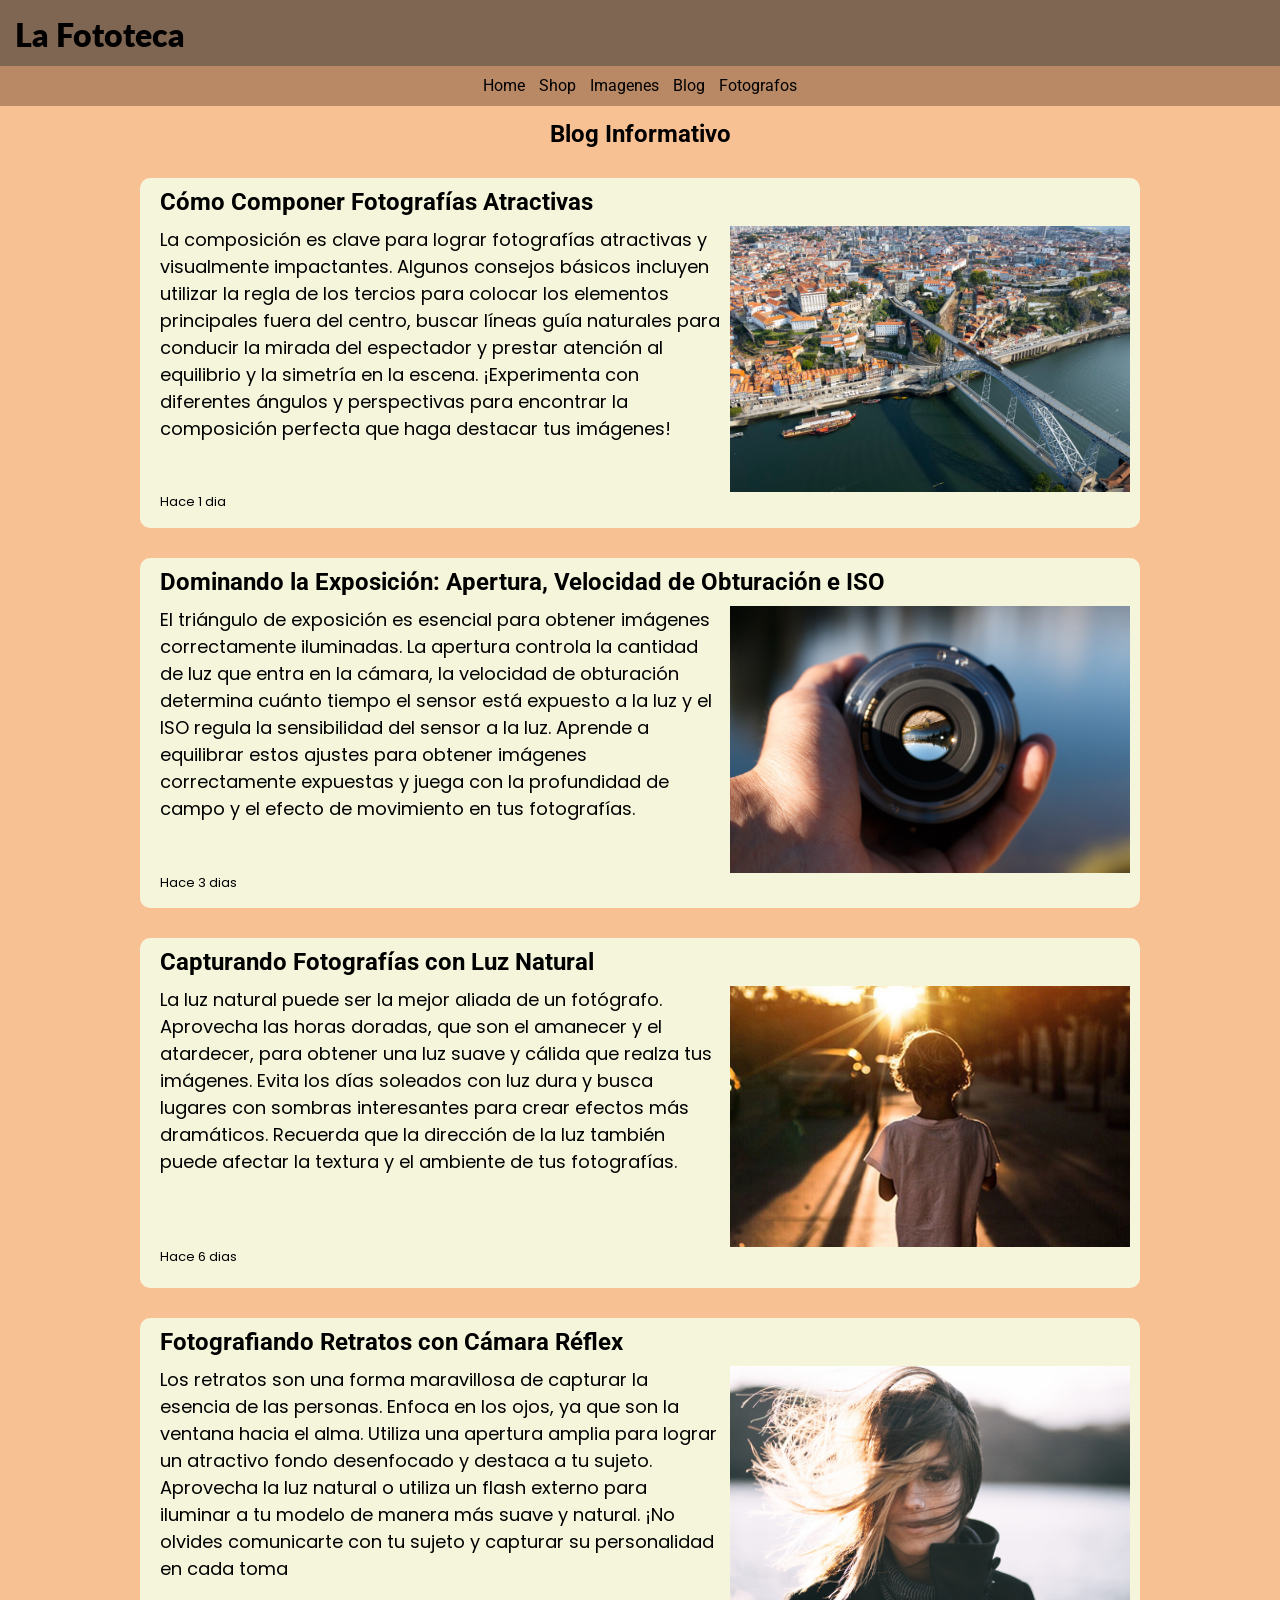
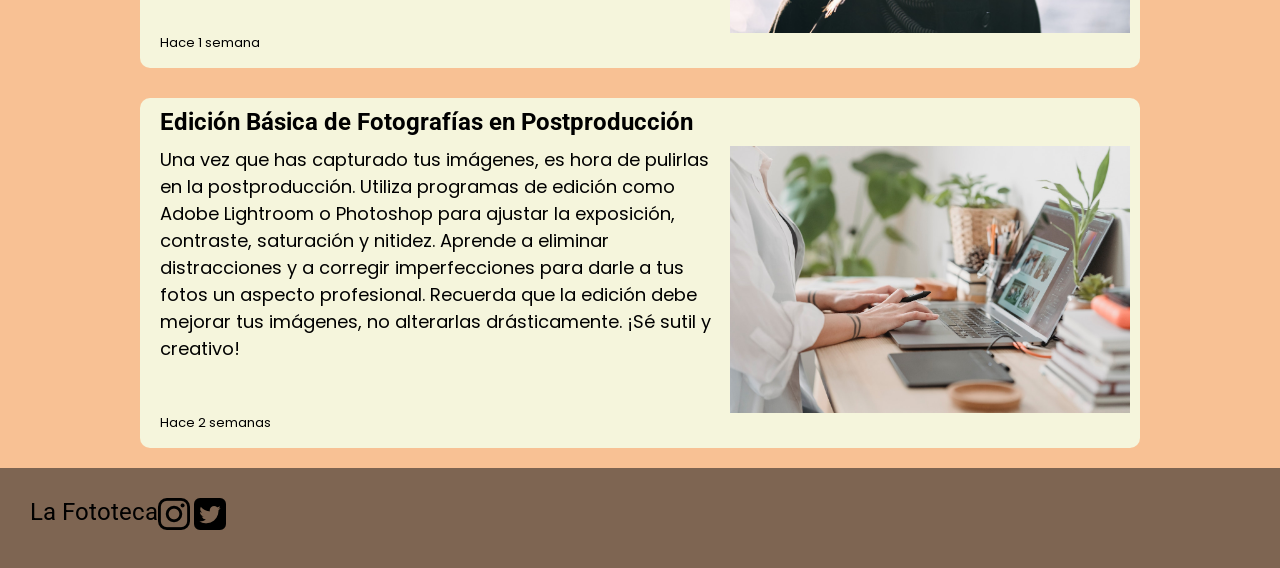
==== commit 88fa3294: "Entrega final" ====
--- a/pages/blog.html
+++ b/pages/blog.html
@@ -29,24 +29,43 @@
             <h2>Blog Informativo</h2>
                 <article class="caja-informacion">
                     <h3>Cómo Componer Fotografías Atractivas</h3>
-                    <p>La composición es clave para lograr fotografías atractivas y visualmente impactantes. Algunos consejos básicos incluyen utilizar la regla de los tercios para colocar los elementos principales fuera del centro, buscar líneas guía naturales para conducir la mirada del espectador y prestar atención al equilibrio y la simetría en la escena. ¡Experimenta con diferentes ángulos y perspectivas para encontrar la composición perfecta que haga destacar tus imágenes!</p>
+                    <div>
+                        <p>La composición es clave para lograr fotografías atractivas y visualmente impactantes. Algunos consejos básicos incluyen utilizar la regla de los tercios para colocar los elementos principales fuera del centro, buscar líneas guía naturales para conducir la mirada del espectador y prestar atención al equilibrio y la simetría en la escena. ¡Experimenta con diferentes ángulos y perspectivas para encontrar la composición perfecta que haga destacar tus imágenes!</p>
+                        <img src="../imagenes/paisaje.jpg" alt="Paisaje de ciudad con puente sobre el agua">
+                    </div>
+                    <p>Hace 1 dia</p>
                 </article>
                 <article class="caja-informacion">
                     <h3>Dominando la Exposición: Apertura, Velocidad de Obturación e ISO</h3>
-                    <p>El triángulo de exposición es esencial para obtener imágenes correctamente iluminadas. La apertura controla la cantidad de luz que entra en la cámara, la velocidad de obturación determina cuánto tiempo el sensor está expuesto a la luz y el ISO regula la sensibilidad del sensor a la luz. Aprende a equilibrar estos ajustes para obtener imágenes correctamente expuestas y juega con la profundidad de campo y el efecto de movimiento en tus fotografías.</p>
+                    <div>
+                        <p>El triángulo de exposición es esencial para obtener imágenes correctamente iluminadas. La apertura controla la cantidad de luz que entra en la cámara, la velocidad de obturación determina cuánto tiempo el sensor está expuesto a la luz y el ISO regula la sensibilidad del sensor a la luz. Aprende a equilibrar estos ajustes para obtener imágenes correctamente expuestas y juega con la profundidad de campo y el efecto de movimiento en tus fotografías.</p>
+                        <img src="../imagenes/lente expo.jpg" alt="Lente de camara reflex">
+                    </div>
+                    <p>Hace 3 dias</p>
                 </article>
                 <article class="caja-informacion">
                     <h3>Capturando Fotografías con Luz Natural</h3>
-                    <p>La luz natural puede ser la mejor aliada de un fotógrafo. Aprovecha las horas doradas, que son el amanecer y el atardecer, para obtener una luz suave y cálida que realza tus imágenes. Evita los días soleados con luz dura y busca lugares con sombras interesantes para crear efectos más dramáticos. Recuerda que la dirección de la luz también puede afectar la textura y el ambiente de tus fotografías.</p>
+                    <div>
+                        <p>La luz natural puede ser la mejor aliada de un fotógrafo. Aprovecha las horas doradas, que son el amanecer y el atardecer, para obtener una luz suave y cálida que realza tus imágenes. Evita los días soleados con luz dura y busca lugares con sombras interesantes para crear efectos más dramáticos. Recuerda que la dirección de la luz también puede afectar la textura y el ambiente de tus fotografías.</p>
+                        <img src="../imagenes/luz natural.jpg" alt="Foto de niño de espaldas con luz natural">
+                    </div>
+                    <p>Hace 6 dias</p>
                 </article>
                 <article class="caja-informacion">
                     <h3>Fotografiando Retratos con Cámara Réflex</h3>
-                    <p>Los retratos son una forma maravillosa de capturar la esencia de las personas. Enfoca en los ojos, ya que son la ventana hacia el alma. Utiliza una apertura amplia para lograr un atractivo fondo desenfocado y destaca a tu sujeto. Aprovecha la luz natural o utiliza un flash externo para iluminar a tu modelo de manera más suave y natural. ¡No olvides comunicarte con tu sujeto y capturar su personalidad en cada toma</p>
+                    <div>
+                        <p>Los retratos son una forma maravillosa de capturar la esencia de las personas. Enfoca en los ojos, ya que son la ventana hacia el alma. Utiliza una apertura amplia para lograr un atractivo fondo desenfocado y destaca a tu sujeto. Aprovecha la luz natural o utiliza un flash externo para iluminar a tu modelo de manera más suave y natural. ¡No olvides comunicarte con tu sujeto y capturar su personalidad en cada toma</p>
+                        <img src="../imagenes/retrato.jpg" alt="Retrato de mujer">
+                    </div>
+                    <p>Hace 1 semana</p>
                 </article>
                 <article class="caja-informacion">
                     <h3>Edición Básica de Fotografías en Postproducción</h3>
-                    <p>Una vez que has capturado tus imágenes, es hora de pulirlas en la postproducción. Utiliza programas de edición como Adobe Lightroom o Photoshop para ajustar la exposición, contraste, saturación y nitidez. Aprende a eliminar distracciones y a corregir imperfecciones para darle a tus fotos un aspecto profesional. Recuerda que la edición debe mejorar tus imágenes, no alterarlas drásticamente. ¡Sé sutil y creativo!
-                    </p>
+                    <div>
+                        <p>Una vez que has capturado tus imágenes, es hora de pulirlas en la postproducción. Utiliza programas de edición como Adobe Lightroom o Photoshop para ajustar la exposición, contraste, saturación y nitidez. Aprende a eliminar distracciones y a corregir imperfecciones para darle a tus fotos un aspecto profesional. Recuerda que la edición debe mejorar tus imágenes, no alterarlas drásticamente. ¡Sé sutil y creativo!</p>
+                        <img src="../imagenes/edicion de imagen.jpg" alt="Persona utilizando un programa de edicion de imagen">
+                    </div>
+                    <p>Hace 2 semanas</p>
                 </article>
         </section>
     </main>
--- a/css/estilos.css
+++ b/css/estilos.css
@@ -281,25 +281,44 @@
 .blog {
   display: flex;
   flex-direction: column;
-  margin: 40px 0px;
+  margin: 20px 0px;
   height: unset;
   align-items: center;
+}
+.blog h2 {
+  font-weight: bold;
 }
 .blog .caja-informacion {
   background-color: beige;
   width: 1000px;
   height: 350px;
   margin: 30px 0px 0px 0px;
+  border-radius: 10px;
 }
 .blog .caja-informacion h3 {
-  font-size: 3.5ch;
+  font-size: x-large;
   font-family: "Roboto";
   padding: 10px 10px 0px 10px;
-}
-.blog .caja-informacion p {
-  font-size: x-large;
+  margin-left: 10px;
+}
+.blog .caja-informacion div {
+  display: flex;
+}
+.blog .caja-informacion div p {
+  font-size: large;
   font-family: "Poppins";
   padding: 10px 10px 0px 10px;
+  margin-left: 10px;
+}
+.blog .caja-informacion div img {
+  width: 400px;
+  height: auto;
+  margin: 10px 10px 0px 0px;
+}
+.blog .caja-informacion p {
+  margin-left: 20px;
+  font-family: "Poppins";
+  font-size: small;
 }
 
 .fotografos {
@@ -340,7 +359,7 @@
   margin-top: 10px;
 }
 .fotografos .caja_fotografos .tarjeta .botones a {
-  background-color: #945610;
+  background-color: rgba(250, 187, 135, 0.5882352941);
   width: 200px;
   margin: 5px 0px 0px 5px;
   padding: 5px;
@@ -372,6 +391,13 @@
     height: unset;
     margin: 0 0 10px 0;
   }
+  .home main #carouselExampleIndicators .carousel-inner {
+    margin-top: 5px;
+  }
+  .home main #carouselExampleIndicators .carousel-inner .carousel-item img {
+    height: 330px;
+    width: 80%;
+  }
   .home main .shopind {
     grid-area: shopind;
     height: auto;
@@ -385,7 +411,7 @@
     row-gap: 15px;
   }
   .home main .shopind .caja-contenedor .caja-producto {
-    width: 350px;
+    width: 300px;
     height: 420px;
     margin-bottom: 20px;
     background-color: white;
@@ -399,14 +425,36 @@
     font-size: large;
     font-family: "Roboto", sans-serif;
   }
-  .home main .shopind .caja-contenedor .caja-producto .redireccion_ind {
-    margin: 0 10px 0 0;
+  .home main .shopind .caja-contenedor .caja-producto .redireccion {
+    margin-left: 0%;
   }
   body header {
     grid-area: header;
   }
   body main {
     width: 100%;
+  }
+  body main .blog .caja-informacion {
+    width: 90%;
+    height: auto;
+  }
+  body main .blog .caja-informacion h3 {
+    font-size: large;
+  }
+  body main .blog .caja-informacion div {
+    flex-direction: column;
+    align-items: center;
+  }
+  body main .blog .caja-informacion div p {
+    font-size: medium;
+    padding: 0px 10px;
+  }
+  body main .blog .caja-informacion div img {
+    width: 80%;
+    height: 100%;
+  }
+  body main .blog .caja-informacion p {
+    padding: 5px 0px;
   }
   body main .fotografos {
     display: flex;
@@ -418,7 +466,8 @@
   body main .fotografos .caja_fotografos .tarjeta {
     display: flex;
     flex-direction: column;
-    background-color: rgb(124, 95, 72);
+    background-color: beige;
+    border-radius: 10px;
     width: 310px;
     height: 500px;
     margin: 15px 0px 5px 0px;
@@ -450,7 +499,7 @@
     margin-top: 0px;
   }
   body main .fotografos .caja_fotografos .tarjeta .botones a {
-    background-color: #945610;
+    background-color: rgba(250, 187, 135, 0.5882352941);
     width: 280px;
     margin: 5px 0px 0px 5px;
     padding: 2px 10px;
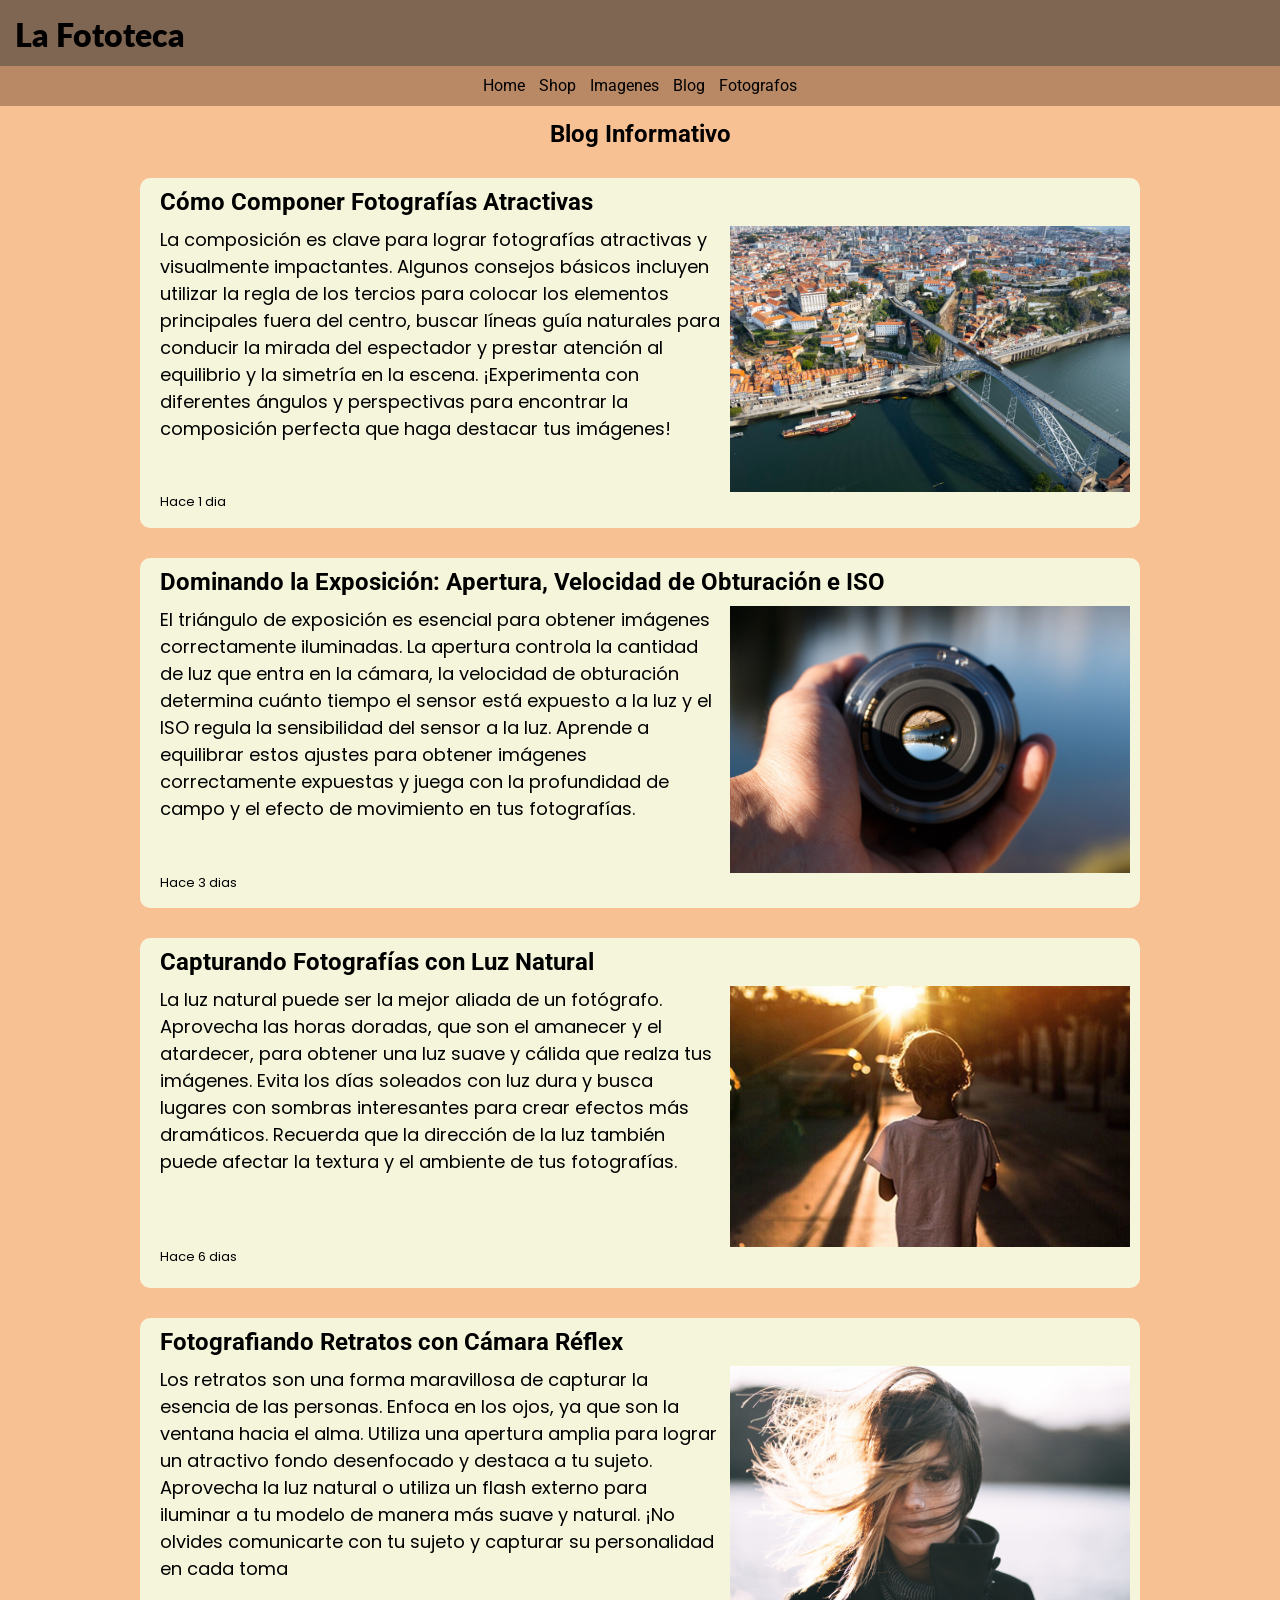
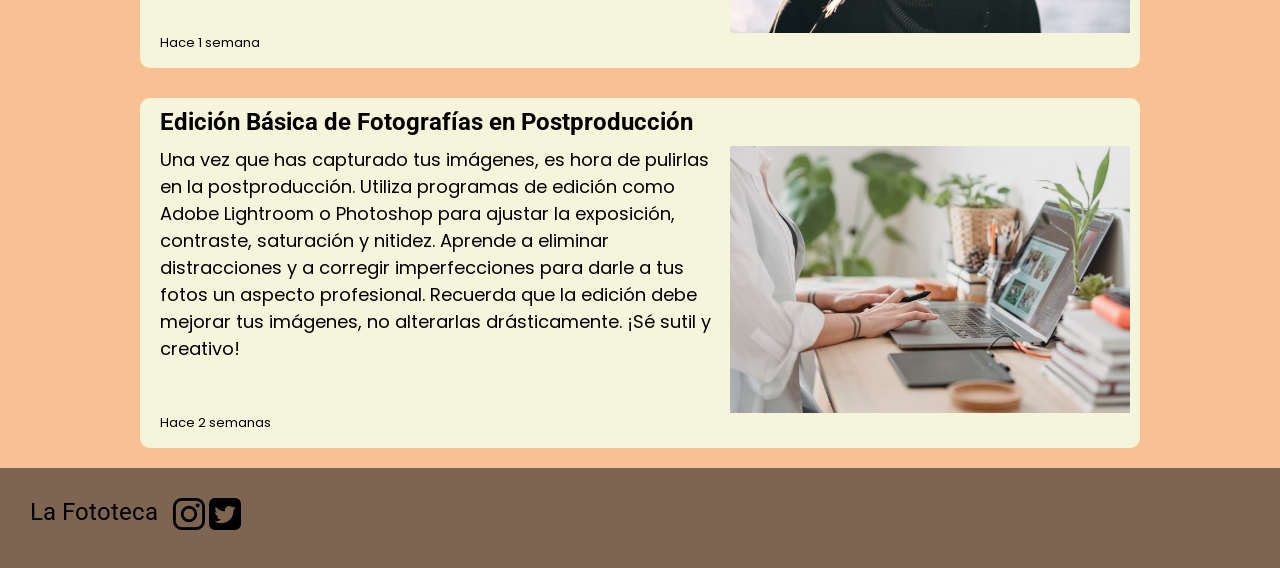
==== commit 25aa3e77: "Entrega final" ====
--- a/pages/blog.html
+++ b/pages/blog.html
@@ -4,6 +4,8 @@
     <meta charset="UTF-8">
     <meta http-equiv="X-UA-Compatible" content="IE=edge">
     <meta name="viewport" content="width=device-width, initial-scale=1.0">
+    <meta name="description" content="Esta pagina contiene articulos tutoriales sobre fotografia y metodos">
+    <meta name="keywords" content="Fotografia, Lentes, Camaras, Blog, Tutorial, Fototeca">
     <title>La Fototeca</title>
     <link rel="shortcut icon" href="../imagenes/favicon.png">
     <link rel="stylesheet" href="../css/estilos.css"></head>
--- a/css/estilos.css
+++ b/css/estilos.css
@@ -58,6 +58,9 @@
   width: 100%;
   height: 100px;
 }
+footer div {
+  margin-right: 10px;
+}
 footer div h2 {
   margin-top: 30px;
   margin-left: 30px;
@@ -65,7 +68,7 @@
   font-weight: 400;
 }
 footer .logos {
-  margin-top: 30px;
+  margin: 30px 5px;
 }
 
 .home {
@@ -331,7 +334,8 @@
 .fotografos .caja_fotografos .tarjeta {
   display: flex;
   flex-direction: column;
-  background-color: rgb(124, 95, 72);
+  background-color: beige;
+  border-radius: 10px;
   width: 750px;
   height: 300px;
   margin: 15px 0px 5px 0px;
@@ -350,15 +354,16 @@
   padding: 5px;
 }
 .fotografos .caja_fotografos .tarjeta div p {
-  font-size: medium;
-  font-family: "Roboto";
+  font-size: large;
+  font-family: "Roboto";
+  margin-top: 5px;
 }
 .fotografos .caja_fotografos .tarjeta .botones {
   justify-content: center;
   align-content: center;
   margin-top: 10px;
 }
-.fotografos .caja_fotografos .tarjeta .botones a {
+.fotografos .caja_fotografos .tarjeta a {
   background-color: rgba(250, 187, 135, 0.5882352941);
   width: 200px;
   margin: 5px 0px 0px 5px;
@@ -370,6 +375,9 @@
   font-family: "Lato";
   font-size: large;
   font-weight: bold;
+}
+.fotografos .caja_fotografos .tarjeta a:hover {
+  background-color: rgba(99, 55, 20, 0.5882352941);
 }
 
 @media (min-width: 320px) and (max-width: 480px) {
